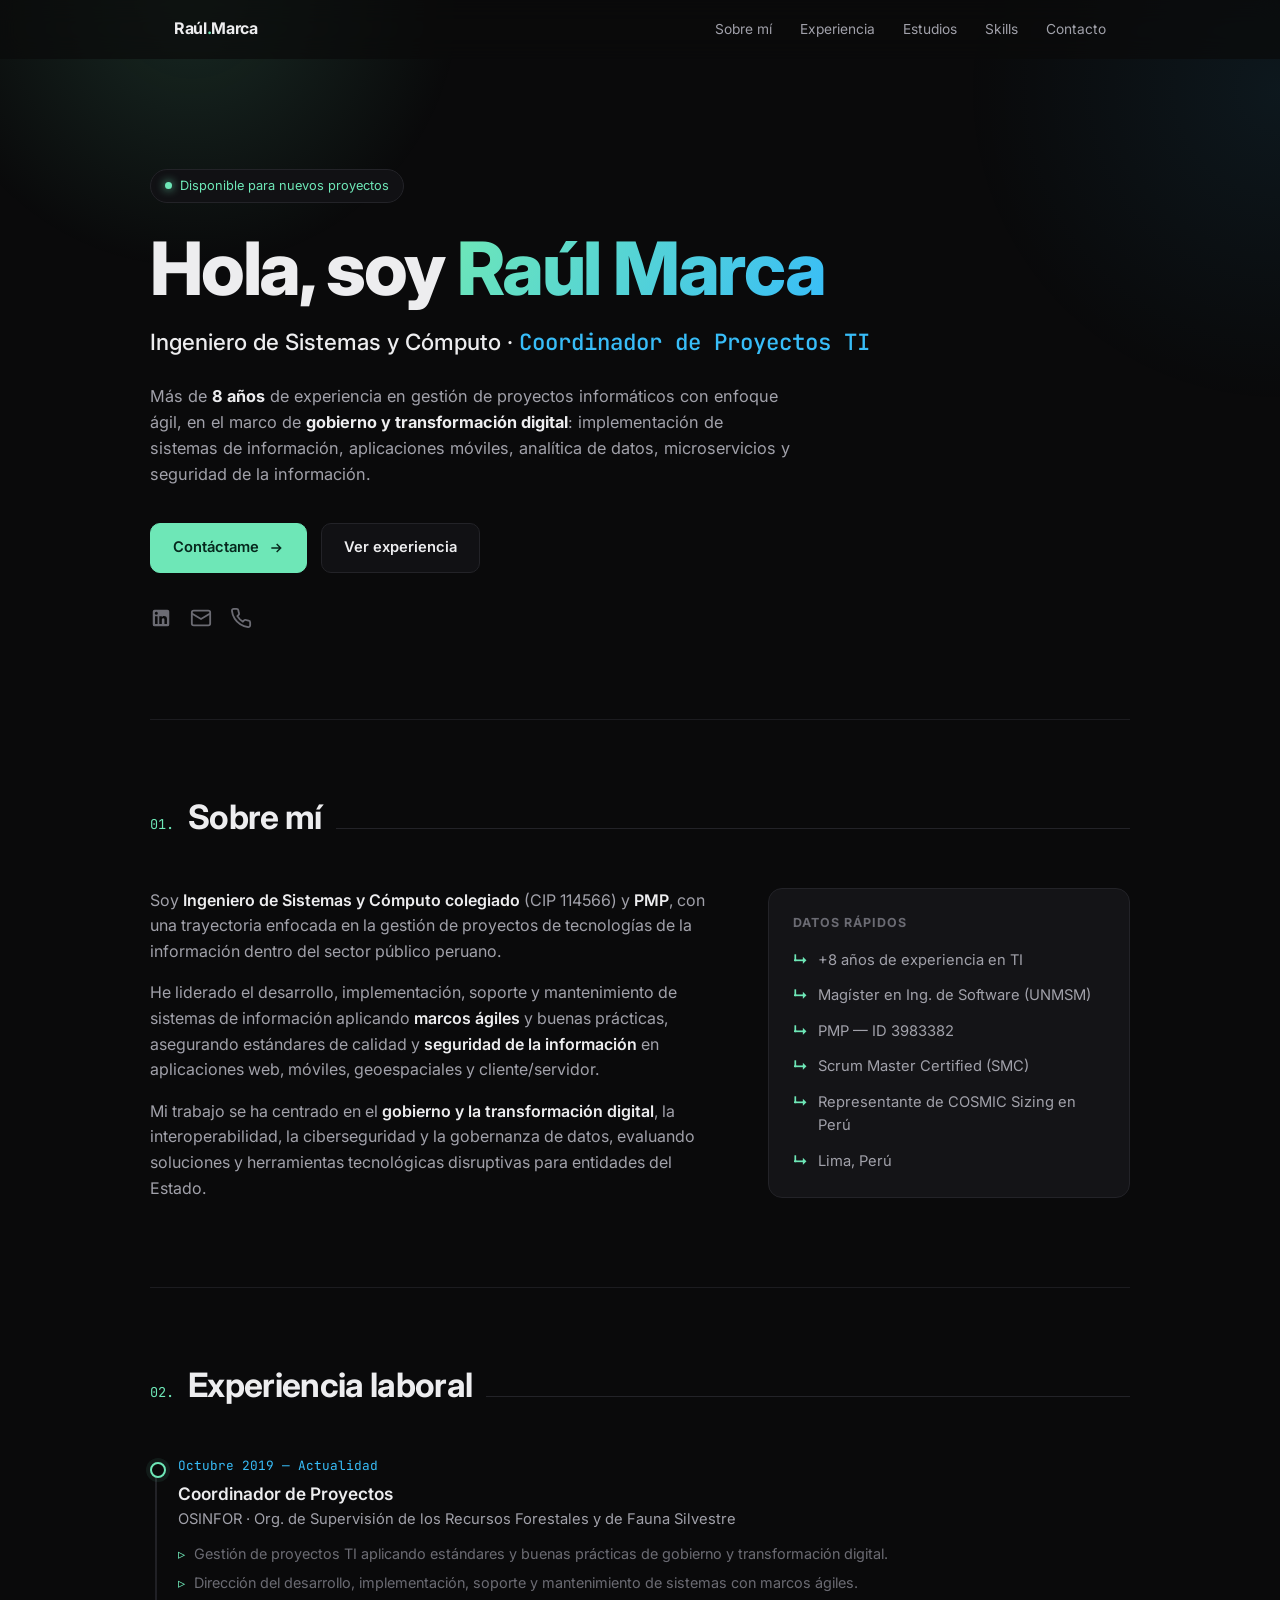
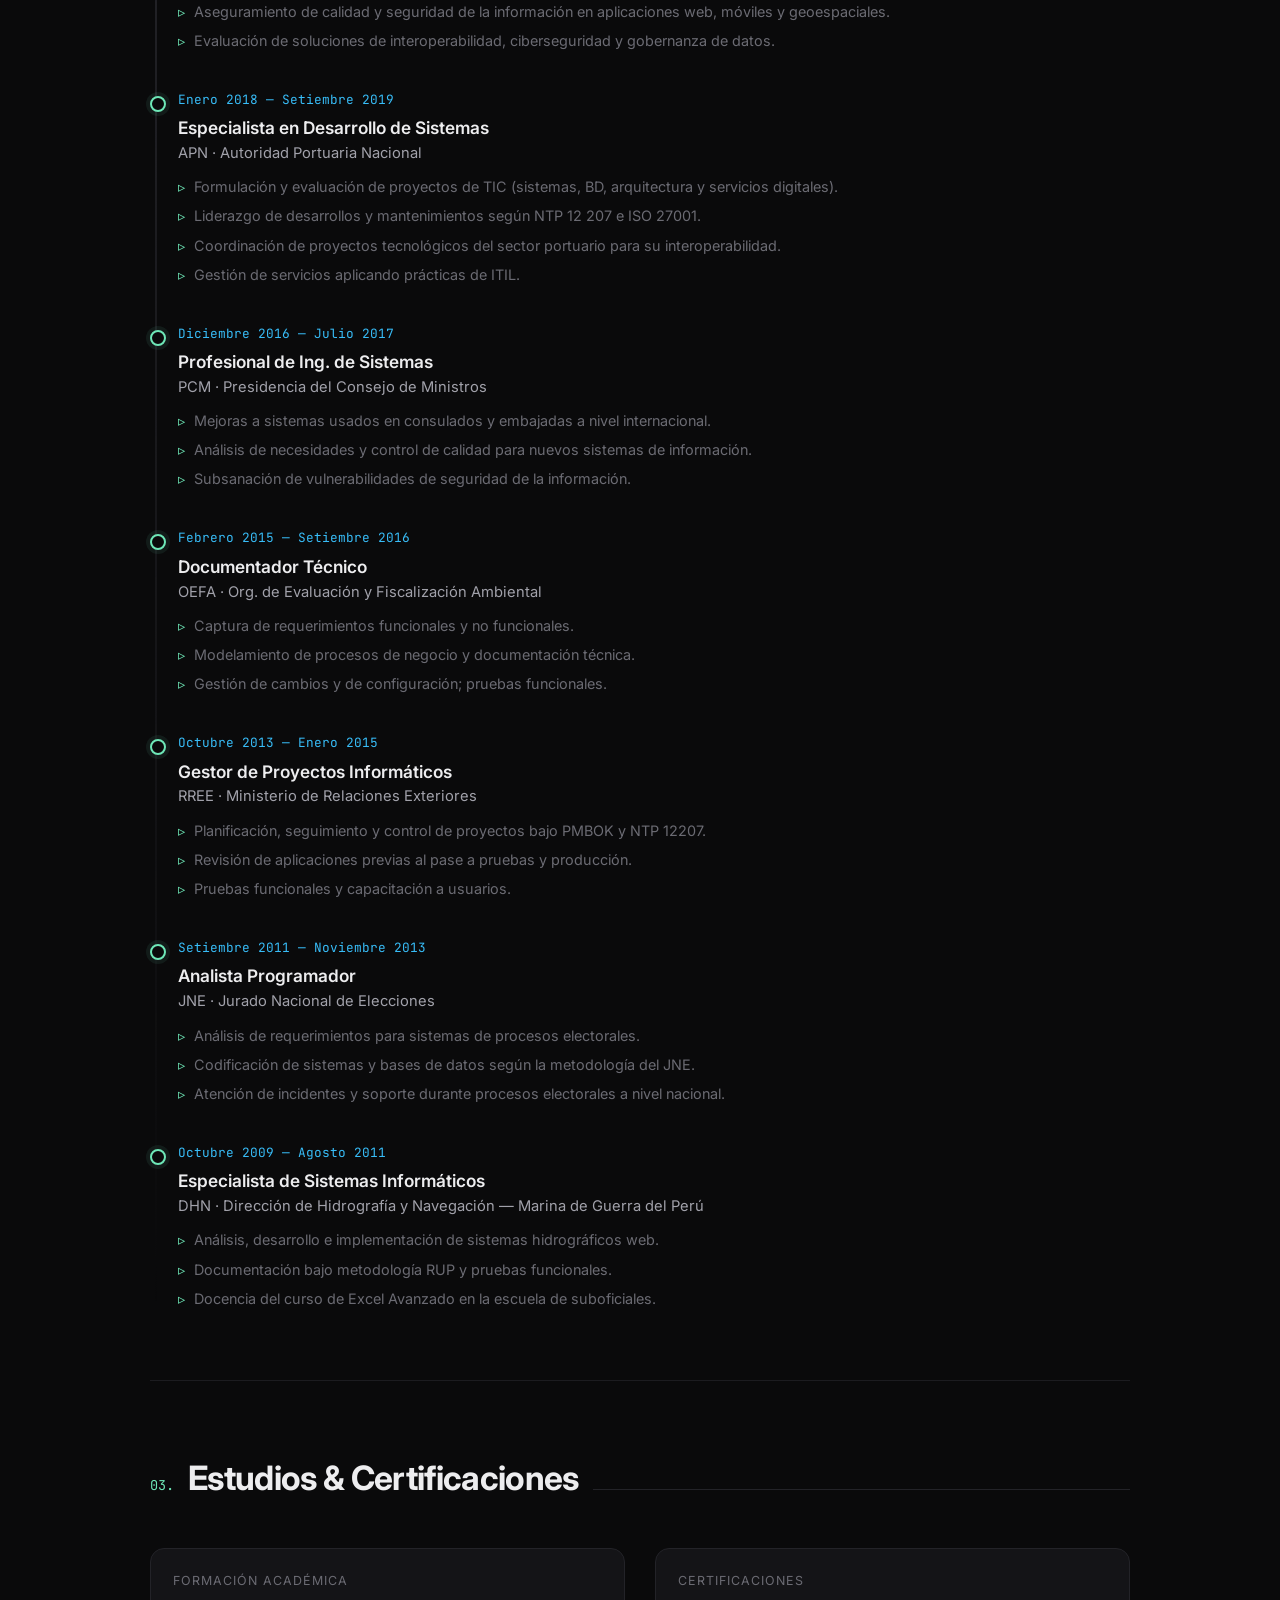
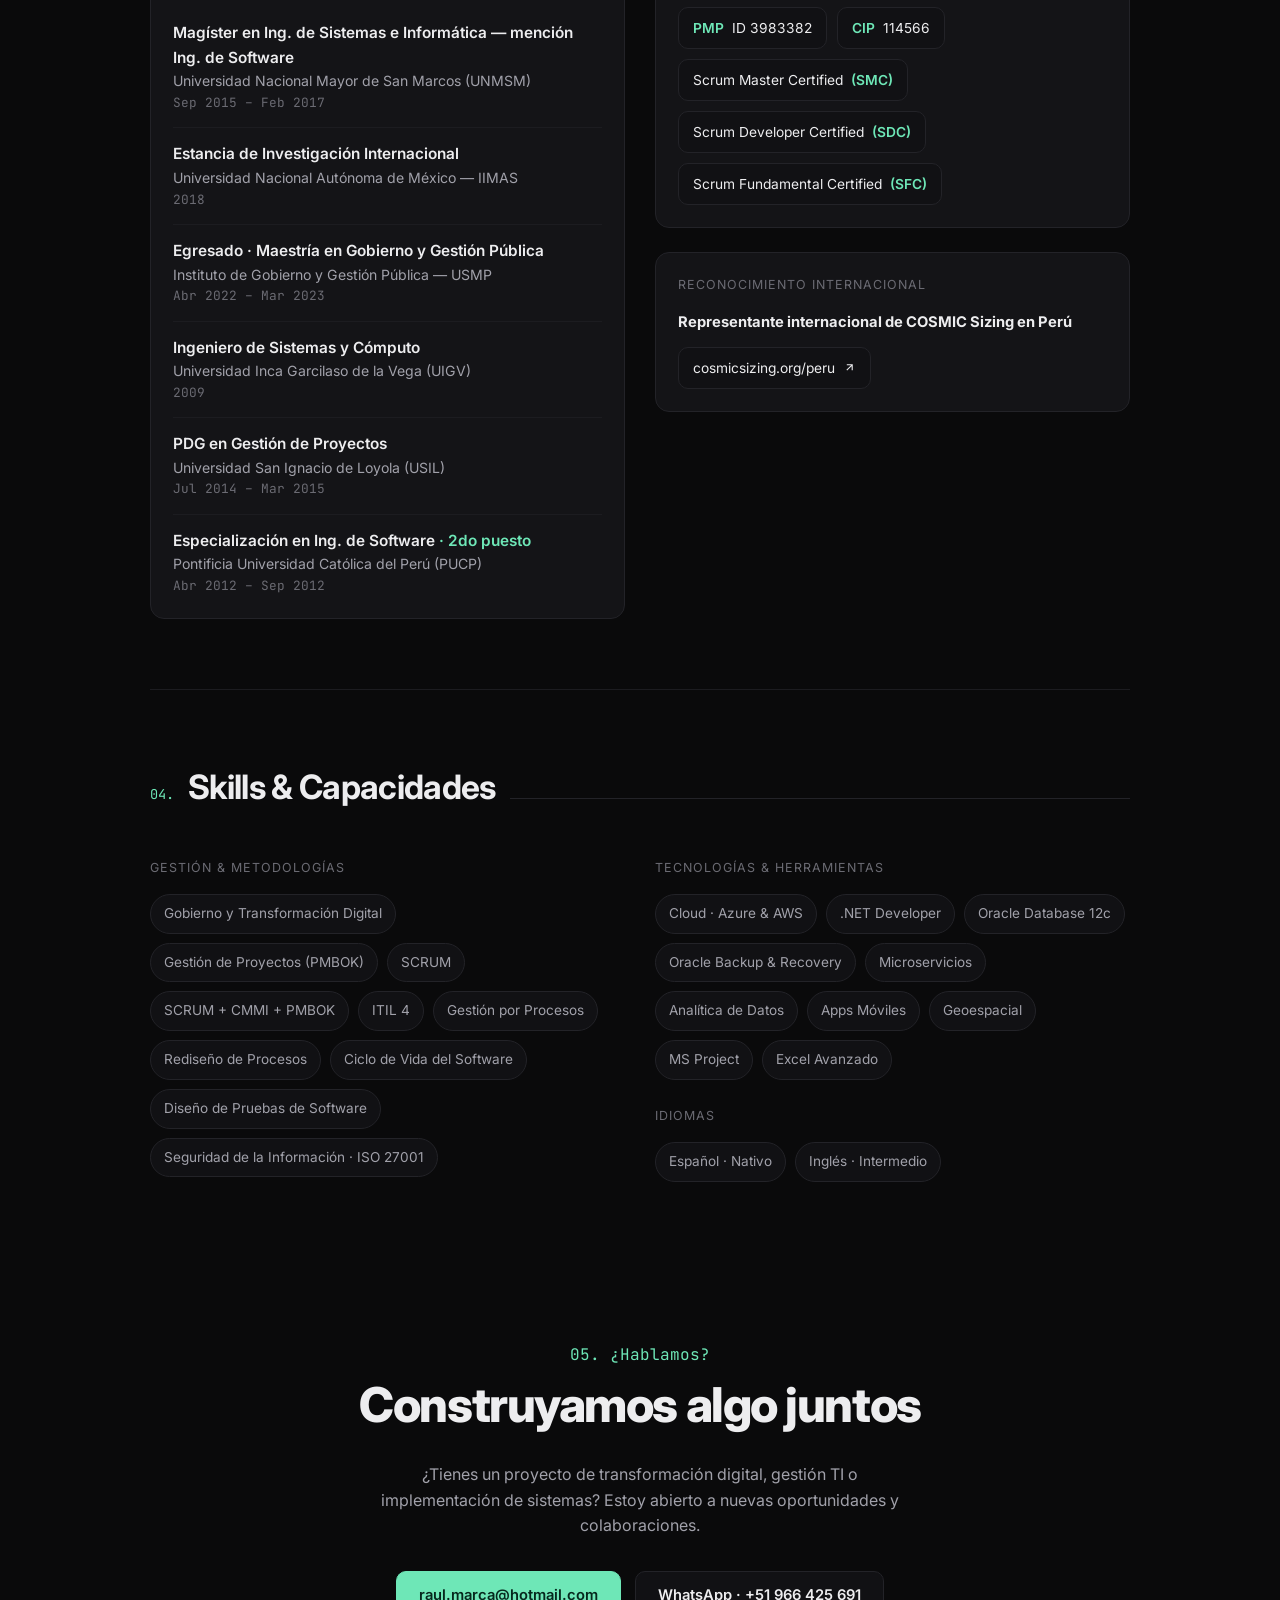
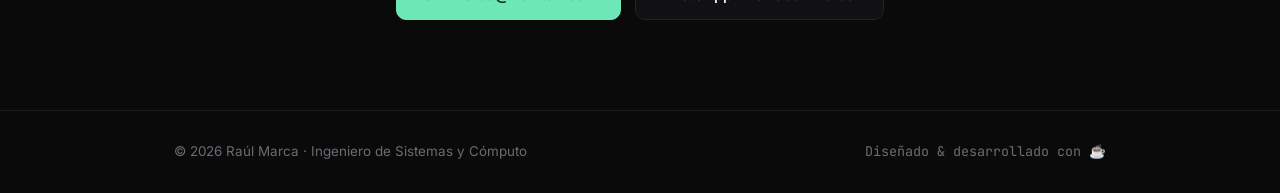
==== cvraul/index.html @ 536d8483 "feature/ add cv raul" ====
<!DOCTYPE html>
<html lang="es">
<head>
<meta charset="UTF-8" />
<meta name="viewport" content="width=device-width, initial-scale=1.0" />
<title>Raúl Marca — Ingeniero de Sistemas | Coordinador de Proyectos TI</title>
<meta name="description" content="Raúl Marca — Ingeniero de Sistemas y Cómputo (CIP 114566), PMP. +8 años en gestión de proyectos TI, gobierno y transformación digital." />
<meta name="author" content="Raúl Marca" />

<!-- Open Graph -->
<meta property="og:type" content="website" />
<meta property="og:title" content="Raúl Marca — Ingeniero de Sistemas | Coordinador de Proyectos TI" />
<meta property="og:description" content="+8 años en gestión de proyectos TI con enfoque ágil, gobierno y transformación digital." />

<link rel="preconnect" href="https://fonts.googleapis.com" />
<link rel="preconnect" href="https://fonts.gstatic.com" crossorigin />
<link href="https://fonts.googleapis.com/css2?family=Inter:wght@300;400;500;600;700;800&family=JetBrains+Mono:wght@400;500&display=swap" rel="stylesheet" />

<style>
  :root {
    --bg: #0a0a0b;
    --bg-soft: #111114;
    --bg-card: #141417;
    --border: #232328;
    --border-soft: #1c1c20;
    --text: #ededef;
    --text-dim: #a1a1aa;
    --text-faint: #6b6b73;
    --accent: #6ee7b7;          /* verde menta suave */
    --accent-2: #38bdf8;        /* cian */
    --accent-glow: rgba(110, 231, 183, 0.14);
    --radius: 14px;
    --max: 980px;
  }

  * { margin: 0; padding: 0; box-sizing: border-box; }

  html { scroll-behavior: smooth; scroll-padding-top: 90px; }

  body {
    background: var(--bg);
    color: var(--text);
    font-family: 'Inter', system-ui, -apple-system, sans-serif;
    line-height: 1.6;
    -webkit-font-smoothing: antialiased;
    overflow-x: hidden;
  }

  /* Fondo decorativo */
  body::before {
    content: "";
    position: fixed;
    inset: 0;
    background:
      radial-gradient(600px circle at 15% 0%, var(--accent-glow), transparent 45%),
      radial-gradient(700px circle at 100% 10%, rgba(56,189,248,0.08), transparent 45%);
    pointer-events: none;
    z-index: 0;
  }

  .mono { font-family: 'JetBrains Mono', monospace; }

  a { color: inherit; text-decoration: none; }

  .wrap { max-width: var(--max); margin: 0 auto; padding: 0 24px; position: relative; z-index: 1; }

  /* ---------- NAV ---------- */
  header.nav {
    position: sticky;
    top: 0;
    z-index: 50;
    backdrop-filter: blur(12px);
    background: rgba(10,10,11,0.7);
    border-bottom: 1px solid transparent;
    transition: border-color .3s ease, background .3s ease;
  }
  header.nav.scrolled { border-bottom-color: var(--border-soft); }
  .nav-inner {
    max-width: var(--max);
    margin: 0 auto;
    padding: 16px 24px;
    display: flex;
    align-items: center;
    justify-content: space-between;
  }
  .brand { font-weight: 700; letter-spacing: -0.02em; font-size: 1rem; }
  .brand span { color: var(--accent); }
  .nav-links { display: flex; gap: 28px; }
  .nav-links a {
    font-size: 0.86rem;
    color: var(--text-dim);
    transition: color .2s ease;
    position: relative;
  }
  .nav-links a:hover, .nav-links a.active { color: var(--text); }
  .nav-links a.active::after {
    content: "";
    position: absolute;
    left: 0; bottom: -6px;
    width: 100%; height: 2px;
    background: var(--accent);
    border-radius: 2px;
  }
  .nav-toggle { display: none; background: none; border: 0; color: var(--text); cursor: pointer; font-size: 1.4rem; }

  /* ---------- HERO ---------- */
  .hero { padding: 110px 0 90px; }
  .hero .tag {
    display: inline-flex; align-items: center; gap: 8px;
    font-size: 0.8rem; color: var(--accent);
    border: 1px solid var(--border);
    background: var(--bg-soft);
    padding: 6px 14px; border-radius: 999px;
    margin-bottom: 28px;
  }
  .hero .tag .dot {
    width: 7px; height: 7px; border-radius: 50%; background: var(--accent);
    box-shadow: 0 0 10px var(--accent);
    animation: pulse 2s infinite;
  }
  @keyframes pulse { 0%,100%{opacity:1} 50%{opacity:.4} }

  .hero h1 {
    font-size: clamp(2.6rem, 7vw, 4.6rem);
    font-weight: 800;
    letter-spacing: -0.03em;
    line-height: 1.02;
    margin-bottom: 18px;
  }
  .hero h1 .accent {
    background: linear-gradient(120deg, var(--accent), var(--accent-2));
    -webkit-background-clip: text; background-clip: text; color: transparent;
  }
  .hero .role {
    font-size: clamp(1.05rem, 2.4vw, 1.4rem);
    color: var(--text);
    font-weight: 500;
    margin-bottom: 22px;
  }
  .hero .role .mono { color: var(--accent-2); }
  .hero p.intro {
    color: var(--text-dim);
    max-width: 640px;
    font-size: 1.02rem;
    margin-bottom: 36px;
  }
  .cta-row { display: flex; flex-wrap: wrap; gap: 14px; align-items: center; }
  .btn {
    display: inline-flex; align-items: center; gap: 9px;
    padding: 12px 22px; border-radius: 10px;
    font-size: 0.92rem; font-weight: 600;
    transition: transform .15s ease, background .2s ease, border-color .2s ease, color .2s ease;
    border: 1px solid var(--border);
  }
  .btn:hover { transform: translateY(-2px); }
  .btn-primary { background: var(--accent); color: #06281d; border-color: var(--accent); }
  .btn-primary:hover { box-shadow: 0 8px 30px var(--accent-glow); }
  .btn-ghost { background: var(--bg-soft); color: var(--text); }
  .btn-ghost:hover { border-color: var(--text-faint); }

  .socials { display: flex; gap: 18px; margin-top: 34px; }
  .socials a {
    color: var(--text-faint);
    transition: color .2s ease, transform .2s ease;
    display: inline-flex;
  }
  .socials a:hover { color: var(--accent); transform: translateY(-2px); }

  /* ---------- SECTIONS ---------- */
  section.block { padding: 70px 0; border-top: 1px solid var(--border-soft); }
  .sec-head { display: flex; align-items: baseline; gap: 14px; margin-bottom: 44px; }
  .sec-head .num { font-size: 0.85rem; color: var(--accent); }
  .sec-head h2 {
    font-size: clamp(1.5rem, 4vw, 2.1rem);
    font-weight: 700; letter-spacing: -0.02em;
  }
  .sec-head .line { flex: 1; height: 1px; background: var(--border); }

  /* Sobre mí */
  .about-grid { display: grid; grid-template-columns: 1.6fr 1fr; gap: 40px; }
  .about-grid p { color: var(--text-dim); margin-bottom: 16px; }
  .about-grid p strong { color: var(--text); font-weight: 600; }
  .quick-facts {
    background: var(--bg-card);
    border: 1px solid var(--border);
    border-radius: var(--radius);
    padding: 24px;
    align-self: start;
  }
  .quick-facts h3 { font-size: 0.78rem; text-transform: uppercase; letter-spacing: 0.08em; color: var(--text-faint); margin-bottom: 16px; }
  .quick-facts ul { list-style: none; display: grid; gap: 12px; }
  .quick-facts li { display: flex; gap: 10px; font-size: 0.92rem; color: var(--text-dim); }
  .quick-facts li b { color: var(--accent); flex-shrink: 0; }

  /* Timeline */
  .timeline { position: relative; padding-left: 28px; }
  .timeline::before {
    content: ""; position: absolute; left: 5px; top: 6px; bottom: 6px;
    width: 2px; background: linear-gradient(var(--border), transparent);
  }
  .tl-item { position: relative; padding-bottom: 38px; }
  .tl-item:last-child { padding-bottom: 0; }
  .tl-item::before {
    content: ""; position: absolute; left: -28px; top: 6px;
    width: 12px; height: 12px; border-radius: 50%;
    background: var(--bg); border: 2px solid var(--accent);
    box-shadow: 0 0 0 4px rgba(110,231,183,0.08);
  }
  .tl-date { font-size: 0.8rem; color: var(--accent-2); margin-bottom: 4px; }
  .tl-role { font-size: 1.08rem; font-weight: 600; }
  .tl-org { color: var(--text-dim); font-size: 0.92rem; margin-bottom: 10px; }
  .tl-item ul { list-style: none; display: grid; gap: 6px; }
  .tl-item ul li { color: var(--text-faint); font-size: 0.9rem; padding-left: 16px; position: relative; }
  .tl-item ul li::before { content: "▹"; position: absolute; left: 0; color: var(--accent); }

  /* Estudios + Certificaciones */
  .two-col { display: grid; grid-template-columns: 1fr 1fr; gap: 30px; }
  .card {
    background: var(--bg-card);
    border: 1px solid var(--border);
    border-radius: var(--radius);
    padding: 22px;
    transition: border-color .25s ease, transform .25s ease;
  }
  .card:hover { border-color: var(--text-faint); transform: translateY(-3px); }
  .edu-item { padding: 14px 0; border-bottom: 1px solid var(--border-soft); }
  .edu-item:last-child { border-bottom: 0; padding-bottom: 0; }
  .edu-item:first-child { padding-top: 0; }
  .edu-title { font-weight: 600; font-size: 0.96rem; }
  .edu-school { color: var(--text-dim); font-size: 0.88rem; }
  .edu-date { color: var(--text-faint); font-size: 0.8rem; }
  .col-title { font-size: 0.78rem; text-transform: uppercase; letter-spacing: 0.08em; color: var(--text-faint); margin-bottom: 16px; }

  .badges { display: flex; flex-wrap: wrap; gap: 10px; }
  .badge {
    display: inline-flex; align-items: center; gap: 8px;
    background: var(--bg-soft);
    border: 1px solid var(--border);
    color: var(--text);
    padding: 9px 14px; border-radius: 10px;
    font-size: 0.86rem;
  }
  .badge b { color: var(--accent); font-weight: 600; }

  /* Skills */
  .skills-grid { display: grid; grid-template-columns: 1fr 1fr; gap: 30px; }
  .tags { display: flex; flex-wrap: wrap; gap: 9px; }
  .tag-pill {
    font-size: 0.85rem; color: var(--text-dim);
    background: var(--bg-soft); border: 1px solid var(--border);
    padding: 8px 13px; border-radius: 999px;
    transition: color .2s ease, border-color .2s ease;
  }
  .tag-pill:hover { color: var(--accent); border-color: var(--accent); }

  /* Contacto */
  .contact { text-align: center; padding: 90px 0; }
  .contact h2 { font-size: clamp(2rem, 6vw, 3rem); font-weight: 800; letter-spacing: -0.03em; margin-bottom: 18px; }
  .contact p { color: var(--text-dim); max-width: 520px; margin: 0 auto 32px; }
  .contact .accent { color: var(--accent); }

  footer { border-top: 1px solid var(--border-soft); padding: 30px 0; }
  .foot-inner { display: flex; justify-content: space-between; align-items: center; flex-wrap: wrap; gap: 12px; }
  footer p { color: var(--text-faint); font-size: 0.84rem; }

  /* Reveal animation */
  .reveal { opacity: 0; transform: translateY(24px); transition: opacity .7s ease, transform .7s ease; }
  .reveal.show { opacity: 1; transform: none; }

  /* ---------- RESPONSIVE ---------- */
  @media (max-width: 820px) {
    .about-grid, .two-col, .skills-grid { grid-template-columns: 1fr; }
  }
  @media (max-width: 640px) {
    .nav-links { display: none; }
    .nav-toggle { display: block; }
    .nav-links.open {
      display: flex; flex-direction: column; gap: 18px;
      position: absolute; top: 100%; left: 0; right: 0;
      background: var(--bg-soft); border-bottom: 1px solid var(--border);
      padding: 20px 24px;
    }
    .hero { padding: 70px 0 60px; }
    section.block { padding: 55px 0; }
  }
  @media (prefers-reduced-motion: reduce) {
    .reveal { transition: none; opacity: 1; transform: none; }
    html { scroll-behavior: auto; }
  }
</style>
</head>
<body>

<!-- ================= NAV ================= -->
<header class="nav" id="nav">
  <div class="nav-inner">
    <a href="#inicio" class="brand">Raúl<span>.</span>Marca</a>
    <nav class="nav-links" id="navLinks">
      <a href="#sobre-mi">Sobre mí</a>
      <a href="#experiencia">Experiencia</a>
      <a href="#estudios">Estudios</a>
      <a href="#skills">Skills</a>
      <a href="#contacto">Contacto</a>
    </nav>
    <button class="nav-toggle" id="navToggle" aria-label="Menú">☰</button>
  </div>
</header>

<main>
  <!-- ================= HERO ================= -->
  <section class="hero wrap" id="inicio">
    <span class="tag reveal"><span class="dot"></span> Disponible para nuevos proyectos</span>
    <h1 class="reveal">Hola, soy <span class="accent">Raúl Marca</span></h1>
    <p class="role reveal">Ingeniero de Sistemas y Cómputo · <span class="mono">Coordinador de Proyectos TI</span></p>
    <p class="intro reveal">
      Más de <strong style="color:var(--text)">8 años</strong> de experiencia en gestión de proyectos
      informáticos con enfoque ágil, en el marco de <strong style="color:var(--text)">gobierno y transformación digital</strong>:
      implementación de sistemas de información, aplicaciones móviles, analítica de datos,
      microservicios y seguridad de la información.
    </p>
    <div class="cta-row reveal">
      <a href="#contacto" class="btn btn-primary">
        Contáctame
        <svg width="16" height="16" viewBox="0 0 24 24" fill="none" stroke="currentColor" stroke-width="2.2"><path d="M5 12h14M13 6l6 6-6 6"/></svg>
      </a>
      <a href="#experiencia" class="btn btn-ghost">Ver experiencia</a>
    </div>
    <div class="socials reveal">
      <a href="https://www.linkedin.com/in/raul-marca/" target="_blank" rel="noopener" aria-label="LinkedIn">
        <svg width="22" height="22" viewBox="0 0 24 24" fill="currentColor"><path d="M19 3a2 2 0 0 1 2 2v14a2 2 0 0 1-2 2H5a2 2 0 0 1-2-2V5a2 2 0 0 1 2-2h14zm-.5 15.5v-5.3a3.26 3.26 0 0 0-3.26-3.26c-.85 0-1.84.52-2.32 1.3v-1.11h-2.79v8.37h2.79v-4.93c0-.77.62-1.4 1.39-1.4a1.4 1.4 0 0 1 1.4 1.4v4.93h2.79zM6.88 8.56a1.68 1.68 0 0 0 1.68-1.68c0-.93-.75-1.69-1.68-1.69a1.69 1.69 0 0 0-1.69 1.69c0 .93.76 1.68 1.69 1.68zm1.39 9.94v-8.37H5.5v8.37h2.77z"/></svg>
      </a>
      <a href="mailto:raul.marca@hotmail.com" aria-label="Email">
        <svg width="22" height="22" viewBox="0 0 24 24" fill="none" stroke="currentColor" stroke-width="2"><rect x="2" y="4" width="20" height="16" rx="2"/><path d="m22 7-10 6L2 7"/></svg>
      </a>
      <a href="tel:+51966425691" aria-label="Teléfono">
        <svg width="22" height="22" viewBox="0 0 24 24" fill="none" stroke="currentColor" stroke-width="2"><path d="M22 16.92v3a2 2 0 0 1-2.18 2 19.79 19.79 0 0 1-8.63-3.07 19.5 19.5 0 0 1-6-6 19.79 19.79 0 0 1-3.07-8.67A2 2 0 0 1 4.11 2h3a2 2 0 0 1 2 1.72c.13.96.36 1.9.7 2.81a2 2 0 0 1-.45 2.11L8.09 9.91a16 16 0 0 0 6 6l1.27-1.27a2 2 0 0 1 2.11-.45c.91.34 1.85.57 2.81.7A2 2 0 0 1 22 16.92z"/></svg>
      </a>
    </div>
  </section>

  <!-- ================= SOBRE MÍ ================= -->
  <section class="block wrap" id="sobre-mi">
    <div class="sec-head reveal">
      <span class="num mono">01.</span><h2>Sobre mí</h2><span class="line"></span>
    </div>
    <div class="about-grid">
      <div class="reveal">
        <p>
          Soy <strong>Ingeniero de Sistemas y Cómputo colegiado</strong> (CIP 114566) y
          <strong>PMP</strong>, con una trayectoria enfocada en la gestión de proyectos de
          tecnologías de la información dentro del sector público peruano.
        </p>
        <p>
          He liderado el desarrollo, implementación, soporte y mantenimiento de sistemas de
          información aplicando <strong>marcos ágiles</strong> y buenas prácticas, asegurando
          estándares de calidad y <strong>seguridad de la información</strong> en aplicaciones
          web, móviles, geoespaciales y cliente/servidor.
        </p>
        <p>
          Mi trabajo se ha centrado en el <strong>gobierno y la transformación digital</strong>,
          la interoperabilidad, la ciberseguridad y la gobernanza de datos, evaluando soluciones
          y herramientas tecnológicas disruptivas para entidades del Estado.
        </p>
      </div>
      <aside class="quick-facts reveal">
        <h3>Datos rápidos</h3>
        <ul>
          <li><b>↳</b> +8 años de experiencia en TI</li>
          <li><b>↳</b> Magíster en Ing. de Software (UNMSM)</li>
          <li><b>↳</b> PMP — ID 3983382</li>
          <li><b>↳</b> Scrum Master Certified (SMC)</li>
          <li><b>↳</b> Representante de COSMIC Sizing en Perú</li>
          <li><b>↳</b> Lima, Perú</li>
        </ul>
      </aside>
    </div>
  </section>

  <!-- ================= EXPERIENCIA ================= -->
  <section class="block wrap" id="experiencia">
    <div class="sec-head reveal">
      <span class="num mono">02.</span><h2>Experiencia laboral</h2><span class="line"></span>
    </div>
    <div class="timeline">

      <div class="tl-item reveal">
        <div class="tl-date mono">Octubre 2019 — Actualidad</div>
        <div class="tl-role">Coordinador de Proyectos</div>
        <div class="tl-org">OSINFOR · Org. de Supervisión de los Recursos Forestales y de Fauna Silvestre</div>
        <ul>
          <li>Gestión de proyectos TI aplicando estándares y buenas prácticas de gobierno y transformación digital.</li>
          <li>Dirección del desarrollo, implementación, soporte y mantenimiento de sistemas con marcos ágiles.</li>
          <li>Aseguramiento de calidad y seguridad de la información en aplicaciones web, móviles y geoespaciales.</li>
          <li>Evaluación de soluciones de interoperabilidad, ciberseguridad y gobernanza de datos.</li>
        </ul>
      </div>

      <div class="tl-item reveal">
        <div class="tl-date mono">Enero 2018 — Setiembre 2019</div>
        <div class="tl-role">Especialista en Desarrollo de Sistemas</div>
        <div class="tl-org">APN · Autoridad Portuaria Nacional</div>
        <ul>
          <li>Formulación y evaluación de proyectos de TIC (sistemas, BD, arquitectura y servicios digitales).</li>
          <li>Liderazgo de desarrollos y mantenimientos según NTP 12 207 e ISO 27001.</li>
          <li>Coordinación de proyectos tecnológicos del sector portuario para su interoperabilidad.</li>
          <li>Gestión de servicios aplicando prácticas de ITIL.</li>
        </ul>
      </div>

      <div class="tl-item reveal">
        <div class="tl-date mono">Diciembre 2016 — Julio 2017</div>
        <div class="tl-role">Profesional de Ing. de Sistemas</div>
        <div class="tl-org">PCM · Presidencia del Consejo de Ministros</div>
        <ul>
          <li>Mejoras a sistemas usados en consulados y embajadas a nivel internacional.</li>
          <li>Análisis de necesidades y control de calidad para nuevos sistemas de información.</li>
          <li>Subsanación de vulnerabilidades de seguridad de la información.</li>
        </ul>
      </div>

      <div class="tl-item reveal">
        <div class="tl-date mono">Febrero 2015 — Setiembre 2016</div>
        <div class="tl-role">Documentador Técnico</div>
        <div class="tl-org">OEFA · Org. de Evaluación y Fiscalización Ambiental</div>
        <ul>
          <li>Captura de requerimientos funcionales y no funcionales.</li>
          <li>Modelamiento de procesos de negocio y documentación técnica.</li>
          <li>Gestión de cambios y de configuración; pruebas funcionales.</li>
        </ul>
      </div>

      <div class="tl-item reveal">
        <div class="tl-date mono">Octubre 2013 — Enero 2015</div>
        <div class="tl-role">Gestor de Proyectos Informáticos</div>
        <div class="tl-org">RREE · Ministerio de Relaciones Exteriores</div>
        <ul>
          <li>Planificación, seguimiento y control de proyectos bajo PMBOK y NTP 12207.</li>
          <li>Revisión de aplicaciones previas al pase a pruebas y producción.</li>
          <li>Pruebas funcionales y capacitación a usuarios.</li>
        </ul>
      </div>

      <div class="tl-item reveal">
        <div class="tl-date mono">Setiembre 2011 — Noviembre 2013</div>
        <div class="tl-role">Analista Programador</div>
        <div class="tl-org">JNE · Jurado Nacional de Elecciones</div>
        <ul>
          <li>Análisis de requerimientos para sistemas de procesos electorales.</li>
          <li>Codificación de sistemas y bases de datos según la metodología del JNE.</li>
          <li>Atención de incidentes y soporte durante procesos electorales a nivel nacional.</li>
        </ul>
      </div>

      <div class="tl-item reveal">
        <div class="tl-date mono">Octubre 2009 — Agosto 2011</div>
        <div class="tl-role">Especialista de Sistemas Informáticos</div>
        <div class="tl-org">DHN · Dirección de Hidrografía y Navegación — Marina de Guerra del Perú</div>
        <ul>
          <li>Análisis, desarrollo e implementación de sistemas hidrográficos web.</li>
          <li>Documentación bajo metodología RUP y pruebas funcionales.</li>
          <li>Docencia del curso de Excel Avanzado en la escuela de suboficiales.</li>
        </ul>
      </div>

    </div>
  </section>

  <!-- ================= ESTUDIOS + CERTIFICACIONES ================= -->
  <section class="block wrap" id="estudios">
    <div class="sec-head reveal">
      <span class="num mono">03.</span><h2>Estudios &amp; Certificaciones</h2><span class="line"></span>
    </div>
    <div class="two-col">
      <div class="card reveal">
        <div class="col-title">Formación académica</div>
        <div class="edu-item">
          <div class="edu-title">Magíster en Ing. de Sistemas e Informática — mención Ing. de Software</div>
          <div class="edu-school">Universidad Nacional Mayor de San Marcos (UNMSM)</div>
          <div class="edu-date mono">Sep 2015 – Feb 2017</div>
        </div>
        <div class="edu-item">
          <div class="edu-title">Estancia de Investigación Internacional</div>
          <div class="edu-school">Universidad Nacional Autónoma de México — IIMAS</div>
          <div class="edu-date mono">2018</div>
        </div>
        <div class="edu-item">
          <div class="edu-title">Egresado · Maestría en Gobierno y Gestión Pública</div>
          <div class="edu-school">Instituto de Gobierno y Gestión Pública — USMP</div>
          <div class="edu-date mono">Abr 2022 – Mar 2023</div>
        </div>
        <div class="edu-item">
          <div class="edu-title">Ingeniero de Sistemas y Cómputo</div>
          <div class="edu-school">Universidad Inca Garcilaso de la Vega (UIGV)</div>
          <div class="edu-date mono">2009</div>
        </div>
        <div class="edu-item">
          <div class="edu-title">PDG en Gestión de Proyectos</div>
          <div class="edu-school">Universidad San Ignacio de Loyola (USIL)</div>
          <div class="edu-date mono">Jul 2014 – Mar 2015</div>
        </div>
        <div class="edu-item">
          <div class="edu-title">Especialización en Ing. de Software <span style="color:var(--accent)">· 2do puesto</span></div>
          <div class="edu-school">Pontificia Universidad Católica del Perú (PUCP)</div>
          <div class="edu-date mono">Abr 2012 – Sep 2012</div>
        </div>
      </div>

      <div class="reveal">
        <div class="card" style="margin-bottom:24px">
          <div class="col-title">Certificaciones</div>
          <div class="badges">
            <span class="badge"><b>PMP</b> ID 3983382</span>
            <span class="badge"><b>CIP</b> 114566</span>
            <span class="badge">Scrum Master Certified <b>(SMC)</b></span>
            <span class="badge">Scrum Developer Certified <b>(SDC)</b></span>
            <span class="badge">Scrum Fundamental Certified <b>(SFC)</b></span>
          </div>
        </div>
        <div class="card">
          <div class="col-title">Reconocimiento internacional</div>
          <p style="color:var(--text-dim); font-size:0.92rem; margin-bottom:12px">
            <strong style="color:var(--text)">Representante internacional de COSMIC Sizing en Perú</strong>
          </p>
          <a href="https://cosmicsizing.org/organization/local/peru/" target="_blank" rel="noopener" class="badge" style="cursor:pointer">
            cosmicsizing.org/peru
            <svg width="13" height="13" viewBox="0 0 24 24" fill="none" stroke="currentColor" stroke-width="2"><path d="M7 17 17 7M7 7h10v10"/></svg>
          </a>
        </div>
      </div>
    </div>
  </section>

  <!-- ================= SKILLS ================= -->
  <section class="block wrap" id="skills">
    <div class="sec-head reveal">
      <span class="num mono">04.</span><h2>Skills &amp; Capacidades</h2><span class="line"></span>
    </div>
    <div class="skills-grid">
      <div class="reveal">
        <div class="col-title">Gestión &amp; Metodologías</div>
        <div class="tags">
          <span class="tag-pill">Gobierno y Transformación Digital</span>
          <span class="tag-pill">Gestión de Proyectos (PMBOK)</span>
          <span class="tag-pill">SCRUM</span>
          <span class="tag-pill">SCRUM + CMMI + PMBOK</span>
          <span class="tag-pill">ITIL 4</span>
          <span class="tag-pill">Gestión por Procesos</span>
          <span class="tag-pill">Rediseño de Procesos</span>
          <span class="tag-pill">Ciclo de Vida del Software</span>
          <span class="tag-pill">Diseño de Pruebas de Software</span>
          <span class="tag-pill">Seguridad de la Información · ISO 27001</span>
        </div>
      </div>
      <div class="reveal">
        <div class="col-title">Tecnologías &amp; Herramientas</div>
        <div class="tags">
          <span class="tag-pill">Cloud · Azure &amp; AWS</span>
          <span class="tag-pill">.NET Developer</span>
          <span class="tag-pill">Oracle Database 12c</span>
          <span class="tag-pill">Oracle Backup &amp; Recovery</span>
          <span class="tag-pill">Microservicios</span>
          <span class="tag-pill">Analítica de Datos</span>
          <span class="tag-pill">Apps Móviles</span>
          <span class="tag-pill">Geoespacial</span>
          <span class="tag-pill">MS Project</span>
          <span class="tag-pill">Excel Avanzado</span>
        </div>
        <div class="col-title" style="margin-top:26px">Idiomas</div>
        <div class="tags">
          <span class="tag-pill">Español · Nativo</span>
          <span class="tag-pill">Inglés · Intermedio</span>
        </div>
      </div>
    </div>
  </section>

  <!-- ================= CONTACTO ================= -->
  <section class="contact wrap" id="contacto">
    <div class="reveal">
      <span class="num mono accent">05. ¿Hablamos?</span>
      <h2>Construyamos algo juntos</h2>
      <p>
        ¿Tienes un proyecto de transformación digital, gestión TI o implementación de sistemas?
        Estoy abierto a nuevas oportunidades y colaboraciones.
      </p>
      <div class="cta-row" style="justify-content:center">
        <a href="mailto:raul.marca@hotmail.com" class="btn btn-primary">
          raul.marca@hotmail.com
        </a>
        <a href="https://wa.me/51966425691" target="_blank" rel="noopener" class="btn btn-ghost">
          WhatsApp · +51 966 425 691
        </a>
      </div>
    </div>
  </section>
</main>

<footer>
  <div class="wrap foot-inner">
    <p>© <span id="year"></span> Raúl Marca · Ingeniero de Sistemas y Cómputo</p>
    <p class="mono">Diseñado &amp; desarrollado con ☕</p>
  </div>
</footer>

<script>
  // Año dinámico
  document.getElementById('year').textContent = new Date().getFullYear();

  // Nav: borde al hacer scroll
  const nav = document.getElementById('nav');
  const onScroll = () => nav.classList.toggle('scrolled', window.scrollY > 10);
  window.addEventListener('scroll', onScroll, { passive: true });
  onScroll();

  // Menú móvil
  const toggle = document.getElementById('navToggle');
  const links = document.getElementById('navLinks');
  toggle.addEventListener('click', () => links.classList.toggle('open'));
  links.querySelectorAll('a').forEach(a => a.addEventListener('click', () => links.classList.remove('open')));

  // Reveal al hacer scroll
  const io = new IntersectionObserver((entries) => {
    entries.forEach(e => { if (e.isIntersecting) { e.target.classList.add('show'); io.unobserve(e.target); } });
  }, { threshold: 0.12 });
  document.querySelectorAll('.reveal').forEach(el => io.observe(el));

  // Nav activo según sección visible
  const sections = [...document.querySelectorAll('main section[id]')];
  const navAnchors = [...document.querySelectorAll('.nav-links a')];
  const spy = new IntersectionObserver((entries) => {
    entries.forEach(e => {
      if (e.isIntersecting) {
        const id = e.target.id;
        navAnchors.forEach(a => a.classList.toggle('active', a.getAttribute('href') === '#' + id));
      }
    });
  }, { rootMargin: '-45% 0px -50% 0px' });
  sections.forEach(s => spy.observe(s));
</script>
</body>
</html>
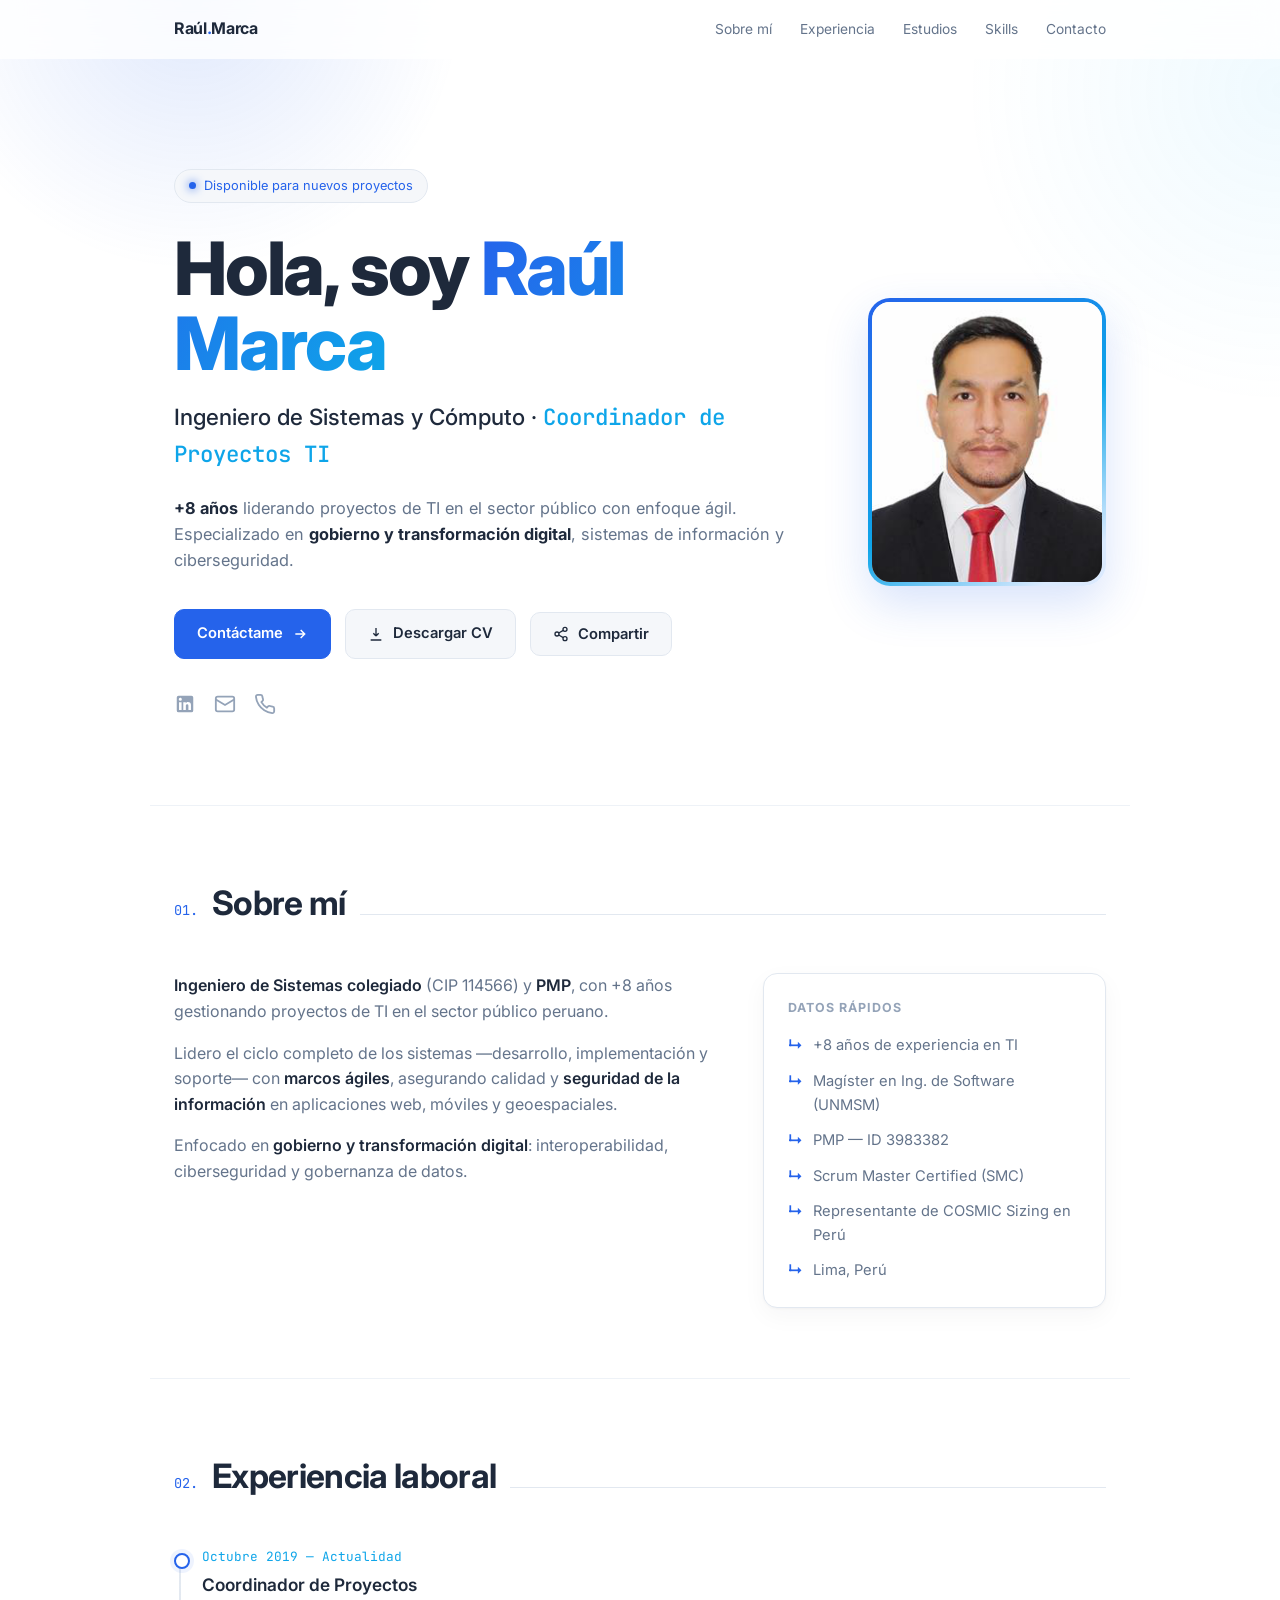
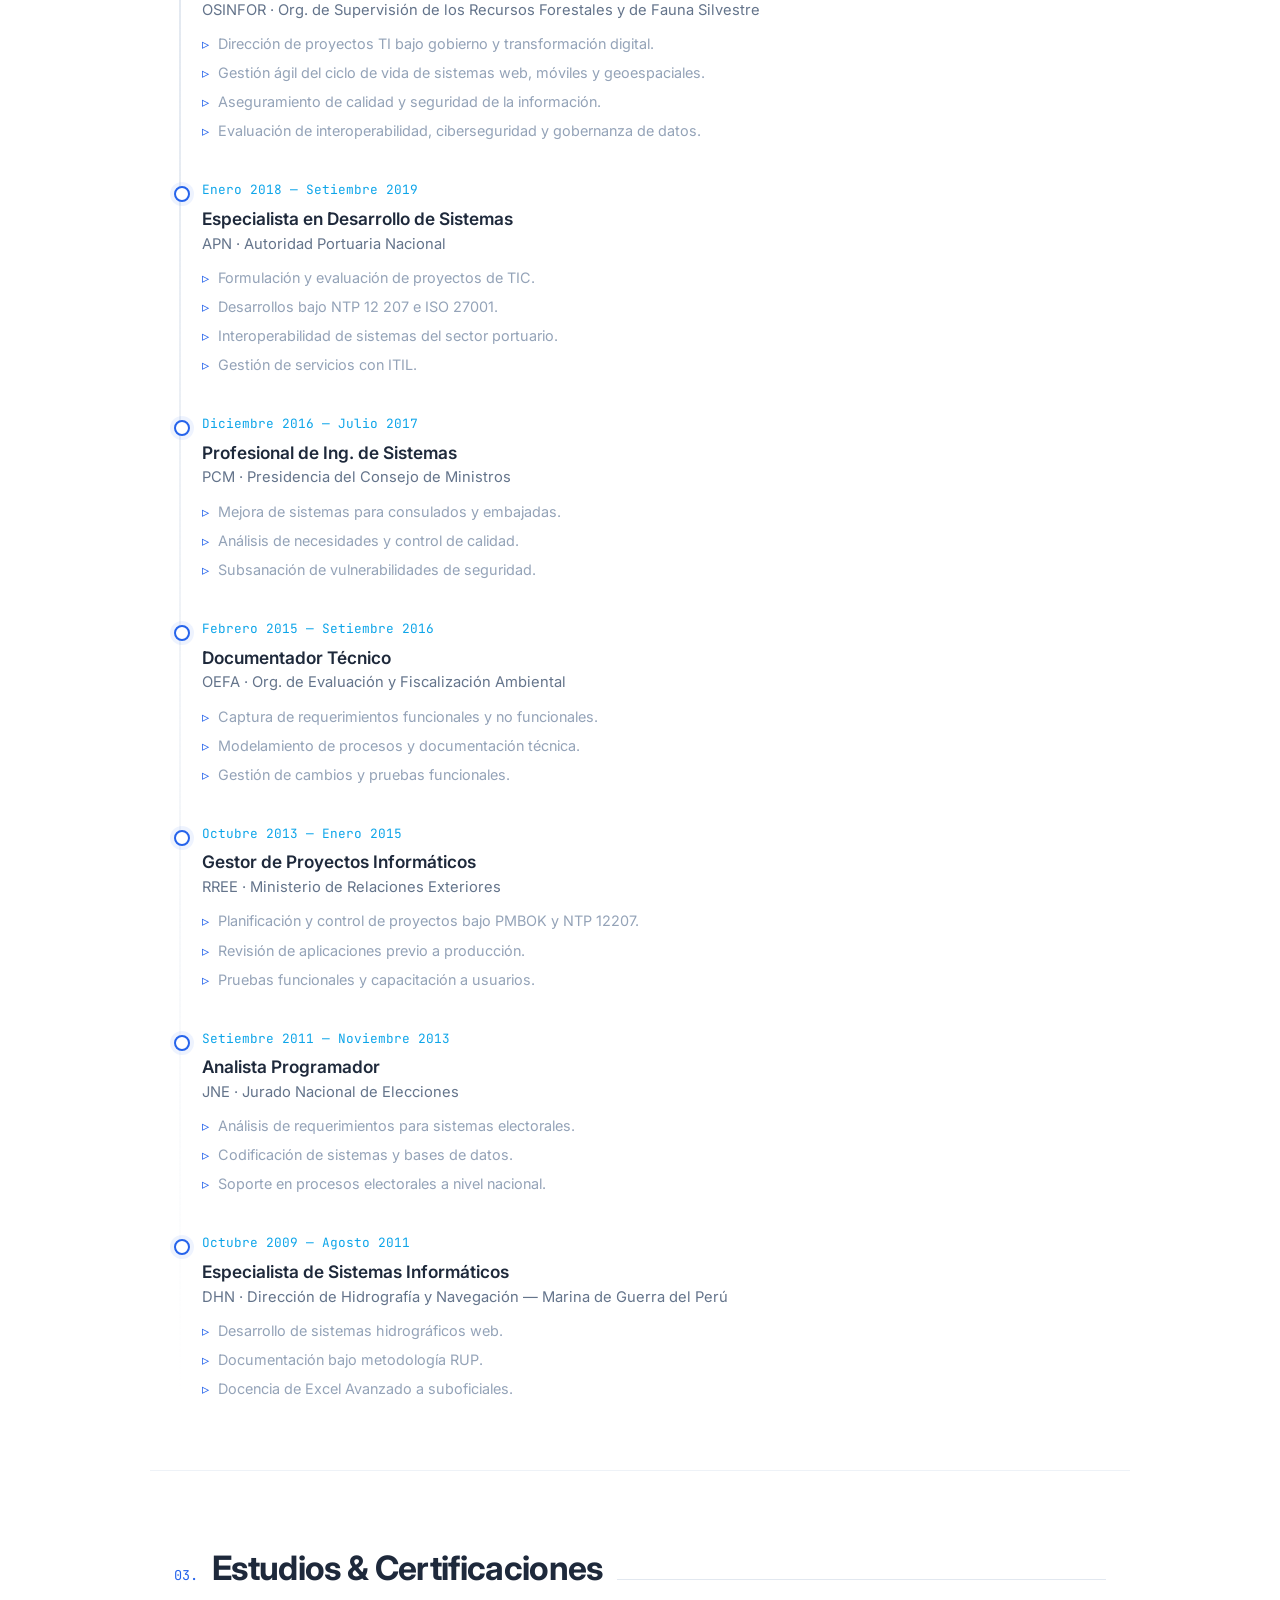
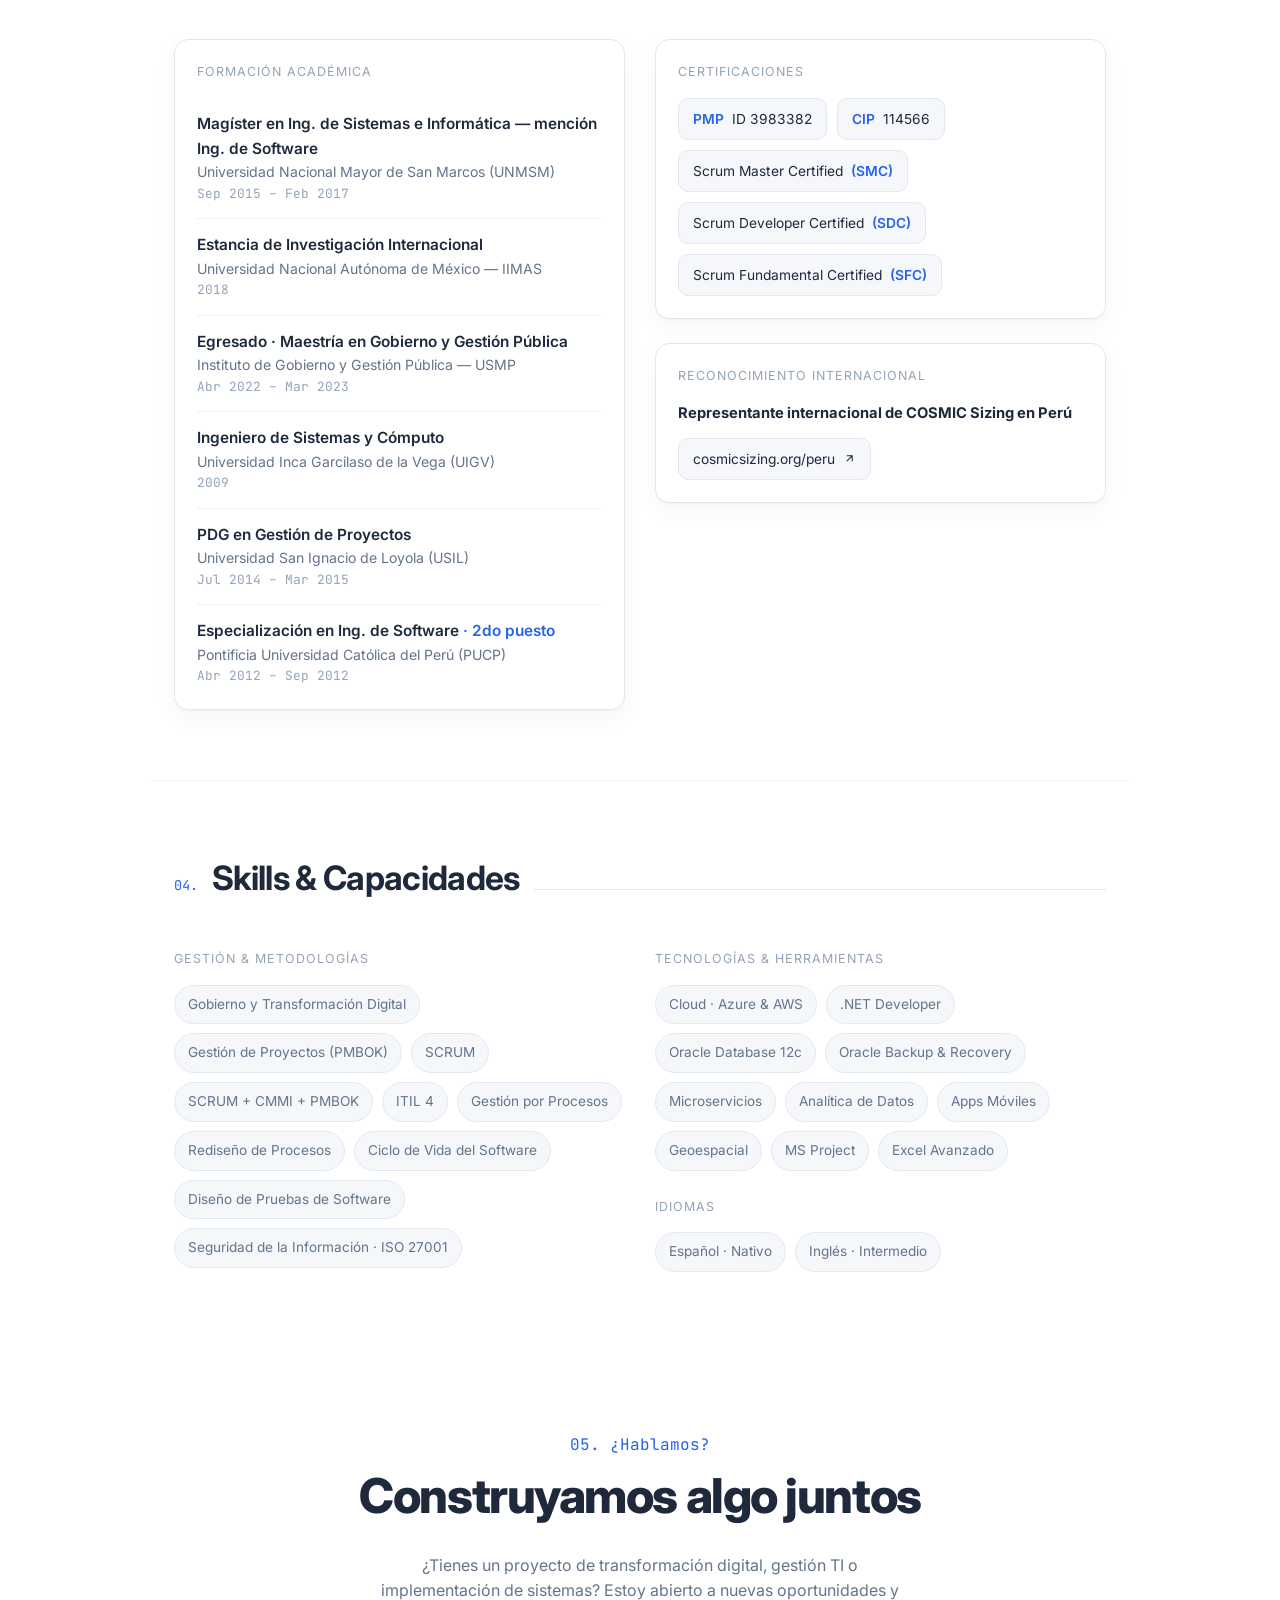
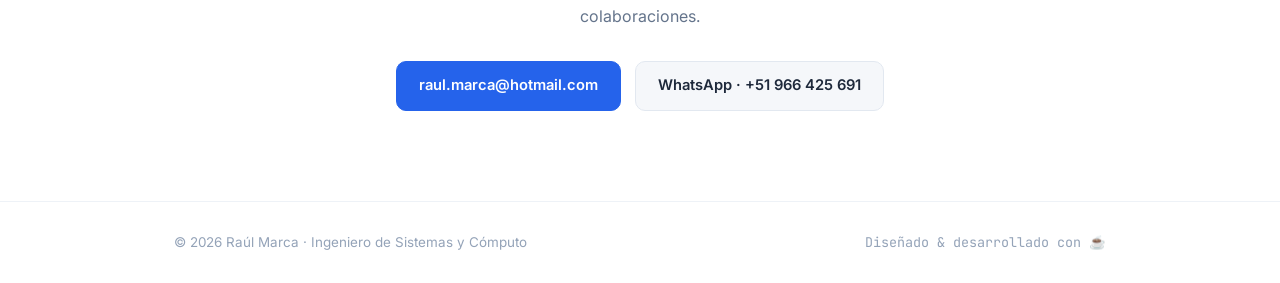
==== commit ae66b3f0: "feature/ add cv raul" ====
--- a/cvraul/index.html
+++ b/cvraul/index.html
@@ -18,17 +18,18 @@
 
 <style>
   :root {
-    --bg: #0a0a0b;
-    --bg-soft: #111114;
-    --bg-card: #141417;
-    --border: #232328;
-    --border-soft: #1c1c20;
-    --text: #ededef;
-    --text-dim: #a1a1aa;
-    --text-faint: #6b6b73;
-    --accent: #6ee7b7;          /* verde menta suave */
-    --accent-2: #38bdf8;        /* cian */
-    --accent-glow: rgba(110, 231, 183, 0.14);
+    --bg: #ffffff;
+    --bg-soft: #f5f7fa;
+    --bg-card: #ffffff;
+    --border: #e2e8f0;
+    --border-soft: #eef2f7;
+    --text: #1e293b;
+    --text-dim: #64748b;
+    --text-faint: #94a3b8;
+    --accent: #2563eb;          /* azul corporativo */
+    --accent-2: #0ea5e9;        /* cian */
+    --accent-glow: rgba(37, 99, 235, 0.14);
+    --shadow: 0 1px 3px rgba(15, 23, 42, 0.04), 0 8px 24px rgba(15, 23, 42, 0.04);
     --radius: 14px;
     --max: 980px;
   }
@@ -70,7 +71,7 @@
     top: 0;
     z-index: 50;
     backdrop-filter: blur(12px);
-    background: rgba(10,10,11,0.7);
+    background: rgba(255,255,255,0.8);
     border-bottom: 1px solid transparent;
     transition: border-color .3s ease, background .3s ease;
   }
@@ -104,7 +105,7 @@
   .nav-toggle { display: none; background: none; border: 0; color: var(--text); cursor: pointer; font-size: 1.4rem; }
 
   /* ---------- HERO ---------- */
-  .hero { padding: 110px 0 90px; }
+  .hero { padding-top: 110px; padding-bottom: 90px; }
   .hero .tag {
     display: inline-flex; align-items: center; gap: 8px;
     font-size: 0.8rem; color: var(--accent);
@@ -149,11 +150,12 @@
     display: inline-flex; align-items: center; gap: 9px;
     padding: 12px 22px; border-radius: 10px;
     font-size: 0.92rem; font-weight: 600;
+    font-family: inherit; cursor: pointer;
     transition: transform .15s ease, background .2s ease, border-color .2s ease, color .2s ease;
     border: 1px solid var(--border);
   }
   .btn:hover { transform: translateY(-2px); }
-  .btn-primary { background: var(--accent); color: #06281d; border-color: var(--accent); }
+  .btn-primary { background: var(--accent); color: #ffffff; border-color: var(--accent); }
   .btn-primary:hover { box-shadow: 0 8px 30px var(--accent-glow); }
   .btn-ghost { background: var(--bg-soft); color: var(--text); }
   .btn-ghost:hover { border-color: var(--text-faint); }
@@ -166,8 +168,26 @@
   }
   .socials a:hover { color: var(--accent); transform: translateY(-2px); }
 
+  /* Hero con foto */
+  .hero-grid { display: flex; align-items: center; gap: 52px; }
+  .hero-text { flex: 1; min-width: 0; }
+  .hero-photo {
+    flex-shrink: 0;
+    padding: 4px;
+    border-radius: 22px;
+    background: linear-gradient(145deg, var(--accent), var(--accent-2) 55%, #dbeafe 90%);
+    box-shadow: 0 18px 45px rgba(37,99,235,0.18);
+  }
+  .hero-photo img {
+    display: block;
+    width: 230px; height: 280px;
+    object-fit: cover; object-position: center top;
+    border-radius: 18px;
+    background: var(--bg-soft);
+  }
+
   /* ---------- SECTIONS ---------- */
-  section.block { padding: 70px 0; border-top: 1px solid var(--border-soft); }
+  section.block { padding-top: 70px; padding-bottom: 70px; border-top: 1px solid var(--border-soft); }
   .sec-head { display: flex; align-items: baseline; gap: 14px; margin-bottom: 44px; }
   .sec-head .num { font-size: 0.85rem; color: var(--accent); }
   .sec-head h2 {
@@ -186,6 +206,7 @@
     border-radius: var(--radius);
     padding: 24px;
     align-self: start;
+    box-shadow: var(--shadow);
   }
   .quick-facts h3 { font-size: 0.78rem; text-transform: uppercase; letter-spacing: 0.08em; color: var(--text-faint); margin-bottom: 16px; }
   .quick-facts ul { list-style: none; display: grid; gap: 12px; }
@@ -204,7 +225,7 @@
     content: ""; position: absolute; left: -28px; top: 6px;
     width: 12px; height: 12px; border-radius: 50%;
     background: var(--bg); border: 2px solid var(--accent);
-    box-shadow: 0 0 0 4px rgba(110,231,183,0.08);
+    box-shadow: 0 0 0 4px rgba(37,99,235,0.08);
   }
   .tl-date { font-size: 0.8rem; color: var(--accent-2); margin-bottom: 4px; }
   .tl-role { font-size: 1.08rem; font-weight: 600; }
@@ -220,9 +241,10 @@
     border: 1px solid var(--border);
     border-radius: var(--radius);
     padding: 22px;
-    transition: border-color .25s ease, transform .25s ease;
-  }
-  .card:hover { border-color: var(--text-faint); transform: translateY(-3px); }
+    box-shadow: var(--shadow);
+    transition: border-color .25s ease, transform .25s ease, box-shadow .25s ease;
+  }
+  .card:hover { border-color: #cbd5e1; transform: translateY(-3px); box-shadow: 0 12px 32px rgba(15,23,42,0.08); }
   .edu-item { padding: 14px 0; border-bottom: 1px solid var(--border-soft); }
   .edu-item:last-child { border-bottom: 0; padding-bottom: 0; }
   .edu-item:first-child { padding-top: 0; }
@@ -254,7 +276,7 @@
   .tag-pill:hover { color: var(--accent); border-color: var(--accent); }
 
   /* Contacto */
-  .contact { text-align: center; padding: 90px 0; }
+  .contact { text-align: center; padding-top: 90px; padding-bottom: 90px; }
   .contact h2 { font-size: clamp(2rem, 6vw, 3rem); font-weight: 800; letter-spacing: -0.03em; margin-bottom: 18px; }
   .contact p { color: var(--text-dim); max-width: 520px; margin: 0 auto 32px; }
   .contact .accent { color: var(--accent); }
@@ -270,18 +292,66 @@
   /* ---------- RESPONSIVE ---------- */
   @media (max-width: 820px) {
     .about-grid, .two-col, .skills-grid { grid-template-columns: 1fr; }
-  }
+    .about-grid { gap: 28px; }
+    .hero-grid { flex-direction: column-reverse; align-items: flex-start; gap: 30px; }
+    .hero-photo img { width: 160px; height: 196px; }
+  }
+
+  /* Tablet / móvil grande */
   @media (max-width: 640px) {
     .nav-links { display: none; }
     .nav-toggle { display: block; }
     .nav-links.open {
-      display: flex; flex-direction: column; gap: 18px;
+      display: flex; flex-direction: column; gap: 4px;
       position: absolute; top: 100%; left: 0; right: 0;
       background: var(--bg-soft); border-bottom: 1px solid var(--border);
-      padding: 20px 24px;
+      padding: 12px 24px 18px;
     }
-    .hero { padding: 70px 0 60px; }
-    section.block { padding: 55px 0; }
+    .nav-links.open a { padding: 10px 0; }
+    .nav-links.open a.active::after { display: none; }
+
+    .hero { padding-top: 54px; padding-bottom: 48px; }
+    .hero .tag { margin-bottom: 22px; }
+    .hero h1 { margin-bottom: 14px; }
+    .hero .role { margin-bottom: 18px; }
+    .hero p.intro { margin-bottom: 30px; }
+    .socials { margin-top: 28px; }
+
+    section.block { padding-top: 48px; padding-bottom: 48px; }
+    .sec-head { margin-bottom: 32px; }
+    .sec-head h2 { font-size: 1.5rem; }
+
+    .contact { padding-top: 64px; padding-bottom: 64px; }
+  }
+
+  /* Móvil estándar */
+  @media (max-width: 480px) {
+    .wrap, .nav-inner { padding-left: 20px; padding-right: 20px; }
+
+    .hero { padding-top: 44px; padding-bottom: 40px; }
+    .hero .tag { font-size: 0.74rem; padding: 6px 12px; }
+    .hero-grid { gap: 26px; }
+    .hero-photo img { width: 140px; height: 172px; }
+
+    /* Botones a ancho completo para mejor tap-target */
+    .cta-row { gap: 10px; }
+    .cta-row .btn { flex: 1 1 100%; justify-content: center; }
+    .contact .cta-row .btn { flex: 1 1 100%; }
+
+    .quick-facts, .card { padding: 18px; }
+    .timeline { padding-left: 22px; }
+    .tl-item::before { left: -22px; }
+    .tl-item { padding-bottom: 30px; }
+    .badge { font-size: 0.8rem; padding: 8px 12px; }
+    .tag-pill { font-size: 0.8rem; padding: 7px 11px; }
+
+    .foot-inner { flex-direction: column; align-items: flex-start; gap: 6px; }
+  }
+
+  /* Móvil pequeño */
+  @media (max-width: 360px) {
+    .hero h1 { font-size: 2.3rem; }
+    .hero .tag { font-size: 0.7rem; }
   }
   @media (prefers-reduced-motion: reduce) {
     .reveal { transition: none; opacity: 1; transform: none; }
@@ -309,32 +379,44 @@
 <main>
   <!-- ================= HERO ================= -->
   <section class="hero wrap" id="inicio">
-    <span class="tag reveal"><span class="dot"></span> Disponible para nuevos proyectos</span>
-    <h1 class="reveal">Hola, soy <span class="accent">Raúl Marca</span></h1>
-    <p class="role reveal">Ingeniero de Sistemas y Cómputo · <span class="mono">Coordinador de Proyectos TI</span></p>
-    <p class="intro reveal">
-      Más de <strong style="color:var(--text)">8 años</strong> de experiencia en gestión de proyectos
-      informáticos con enfoque ágil, en el marco de <strong style="color:var(--text)">gobierno y transformación digital</strong>:
-      implementación de sistemas de información, aplicaciones móviles, analítica de datos,
-      microservicios y seguridad de la información.
-    </p>
-    <div class="cta-row reveal">
-      <a href="#contacto" class="btn btn-primary">
-        Contáctame
-        <svg width="16" height="16" viewBox="0 0 24 24" fill="none" stroke="currentColor" stroke-width="2.2"><path d="M5 12h14M13 6l6 6-6 6"/></svg>
-      </a>
-      <a href="#experiencia" class="btn btn-ghost">Ver experiencia</a>
-    </div>
-    <div class="socials reveal">
-      <a href="https://www.linkedin.com/in/raul-marca/" target="_blank" rel="noopener" aria-label="LinkedIn">
-        <svg width="22" height="22" viewBox="0 0 24 24" fill="currentColor"><path d="M19 3a2 2 0 0 1 2 2v14a2 2 0 0 1-2 2H5a2 2 0 0 1-2-2V5a2 2 0 0 1 2-2h14zm-.5 15.5v-5.3a3.26 3.26 0 0 0-3.26-3.26c-.85 0-1.84.52-2.32 1.3v-1.11h-2.79v8.37h2.79v-4.93c0-.77.62-1.4 1.39-1.4a1.4 1.4 0 0 1 1.4 1.4v4.93h2.79zM6.88 8.56a1.68 1.68 0 0 0 1.68-1.68c0-.93-.75-1.69-1.68-1.69a1.69 1.69 0 0 0-1.69 1.69c0 .93.76 1.68 1.69 1.68zm1.39 9.94v-8.37H5.5v8.37h2.77z"/></svg>
-      </a>
-      <a href="mailto:raul.marca@hotmail.com" aria-label="Email">
-        <svg width="22" height="22" viewBox="0 0 24 24" fill="none" stroke="currentColor" stroke-width="2"><rect x="2" y="4" width="20" height="16" rx="2"/><path d="m22 7-10 6L2 7"/></svg>
-      </a>
-      <a href="tel:+51966425691" aria-label="Teléfono">
-        <svg width="22" height="22" viewBox="0 0 24 24" fill="none" stroke="currentColor" stroke-width="2"><path d="M22 16.92v3a2 2 0 0 1-2.18 2 19.79 19.79 0 0 1-8.63-3.07 19.5 19.5 0 0 1-6-6 19.79 19.79 0 0 1-3.07-8.67A2 2 0 0 1 4.11 2h3a2 2 0 0 1 2 1.72c.13.96.36 1.9.7 2.81a2 2 0 0 1-.45 2.11L8.09 9.91a16 16 0 0 0 6 6l1.27-1.27a2 2 0 0 1 2.11-.45c.91.34 1.85.57 2.81.7A2 2 0 0 1 22 16.92z"/></svg>
-      </a>
+    <div class="hero-grid">
+      <div class="hero-text">
+        <span class="tag reveal"><span class="dot"></span> Disponible para nuevos proyectos</span>
+        <h1 class="reveal">Hola, soy <span class="accent">Raúl Marca</span></h1>
+        <p class="role reveal">Ingeniero de Sistemas y Cómputo · <span class="mono">Coordinador de Proyectos TI</span></p>
+        <p class="intro reveal">
+          <strong style="color:var(--text)">+8 años</strong> liderando proyectos de TI en el sector público con enfoque ágil.
+          Especializado en <strong style="color:var(--text)">gobierno y transformación digital</strong>, sistemas de información y ciberseguridad.
+        </p>
+        <div class="cta-row reveal">
+          <a href="#contacto" class="btn btn-primary">
+            Contáctame
+            <svg width="16" height="16" viewBox="0 0 24 24" fill="none" stroke="currentColor" stroke-width="2.2"><path d="M5 12h14M13 6l6 6-6 6"/></svg>
+          </a>
+          <a href="CV-Raul-Marca.pdf" download class="btn btn-ghost">
+            <svg width="16" height="16" viewBox="0 0 24 24" fill="none" stroke="currentColor" stroke-width="2"><path d="M12 3v12m0 0 4-4m-4 4-4-4M4 21h16"/></svg>
+            Descargar CV
+          </a>
+          <button type="button" id="shareBtn" class="btn btn-ghost">
+            <svg width="16" height="16" viewBox="0 0 24 24" fill="none" stroke="currentColor" stroke-width="2"><circle cx="18" cy="5" r="3"/><circle cx="6" cy="12" r="3"/><circle cx="18" cy="19" r="3"/><path d="m8.6 13.5 6.8 4M15.4 6.5l-6.8 4"/></svg>
+            <span id="shareLabel">Compartir</span>
+          </button>
+        </div>
+        <div class="socials reveal">
+          <a href="https://www.linkedin.com/in/raul-marca/" target="_blank" rel="noopener" aria-label="LinkedIn">
+            <svg width="22" height="22" viewBox="0 0 24 24" fill="currentColor"><path d="M19 3a2 2 0 0 1 2 2v14a2 2 0 0 1-2 2H5a2 2 0 0 1-2-2V5a2 2 0 0 1 2-2h14zm-.5 15.5v-5.3a3.26 3.26 0 0 0-3.26-3.26c-.85 0-1.84.52-2.32 1.3v-1.11h-2.79v8.37h2.79v-4.93c0-.77.62-1.4 1.39-1.4a1.4 1.4 0 0 1 1.4 1.4v4.93h2.79zM6.88 8.56a1.68 1.68 0 0 0 1.68-1.68c0-.93-.75-1.69-1.68-1.69a1.69 1.69 0 0 0-1.69 1.69c0 .93.76 1.68 1.69 1.68zm1.39 9.94v-8.37H5.5v8.37h2.77z"/></svg>
+          </a>
+          <a href="mailto:raul.marca@hotmail.com" aria-label="Email">
+            <svg width="22" height="22" viewBox="0 0 24 24" fill="none" stroke="currentColor" stroke-width="2"><rect x="2" y="4" width="20" height="16" rx="2"/><path d="m22 7-10 6L2 7"/></svg>
+          </a>
+          <a href="tel:+51966425691" aria-label="Teléfono">
+            <svg width="22" height="22" viewBox="0 0 24 24" fill="none" stroke="currentColor" stroke-width="2"><path d="M22 16.92v3a2 2 0 0 1-2.18 2 19.79 19.79 0 0 1-8.63-3.07 19.5 19.5 0 0 1-6-6 19.79 19.79 0 0 1-3.07-8.67A2 2 0 0 1 4.11 2h3a2 2 0 0 1 2 1.72c.13.96.36 1.9.7 2.81a2 2 0 0 1-.45 2.11L8.09 9.91a16 16 0 0 0 6 6l1.27-1.27a2 2 0 0 1 2.11-.45c.91.34 1.85.57 2.81.7A2 2 0 0 1 22 16.92z"/></svg>
+          </a>
+        </div>
+      </div>
+      <div class="hero-photo reveal">
+        <img src="foto-raul.png" alt="Raúl Marca — Ingeniero de Sistemas" width="230" height="280" />
+      </div>
     </div>
   </section>
 
@@ -346,20 +428,17 @@
     <div class="about-grid">
       <div class="reveal">
         <p>
-          Soy <strong>Ingeniero de Sistemas y Cómputo colegiado</strong> (CIP 114566) y
-          <strong>PMP</strong>, con una trayectoria enfocada en la gestión de proyectos de
-          tecnologías de la información dentro del sector público peruano.
+          <strong>Ingeniero de Sistemas colegiado</strong> (CIP 114566) y <strong>PMP</strong>,
+          con +8 años gestionando proyectos de TI en el sector público peruano.
         </p>
         <p>
-          He liderado el desarrollo, implementación, soporte y mantenimiento de sistemas de
-          información aplicando <strong>marcos ágiles</strong> y buenas prácticas, asegurando
-          estándares de calidad y <strong>seguridad de la información</strong> en aplicaciones
-          web, móviles, geoespaciales y cliente/servidor.
+          Lidero el ciclo completo de los sistemas —desarrollo, implementación y soporte— con
+          <strong>marcos ágiles</strong>, asegurando calidad y <strong>seguridad de la información</strong>
+          en aplicaciones web, móviles y geoespaciales.
         </p>
         <p>
-          Mi trabajo se ha centrado en el <strong>gobierno y la transformación digital</strong>,
-          la interoperabilidad, la ciberseguridad y la gobernanza de datos, evaluando soluciones
-          y herramientas tecnológicas disruptivas para entidades del Estado.
+          Enfocado en <strong>gobierno y transformación digital</strong>: interoperabilidad,
+          ciberseguridad y gobernanza de datos.
         </p>
       </div>
       <aside class="quick-facts reveal">
@@ -388,10 +467,10 @@
         <div class="tl-role">Coordinador de Proyectos</div>
         <div class="tl-org">OSINFOR · Org. de Supervisión de los Recursos Forestales y de Fauna Silvestre</div>
         <ul>
-          <li>Gestión de proyectos TI aplicando estándares y buenas prácticas de gobierno y transformación digital.</li>
-          <li>Dirección del desarrollo, implementación, soporte y mantenimiento de sistemas con marcos ágiles.</li>
-          <li>Aseguramiento de calidad y seguridad de la información en aplicaciones web, móviles y geoespaciales.</li>
-          <li>Evaluación de soluciones de interoperabilidad, ciberseguridad y gobernanza de datos.</li>
+          <li>Dirección de proyectos TI bajo gobierno y transformación digital.</li>
+          <li>Gestión ágil del ciclo de vida de sistemas web, móviles y geoespaciales.</li>
+          <li>Aseguramiento de calidad y seguridad de la información.</li>
+          <li>Evaluación de interoperabilidad, ciberseguridad y gobernanza de datos.</li>
         </ul>
       </div>
 
@@ -400,10 +479,10 @@
         <div class="tl-role">Especialista en Desarrollo de Sistemas</div>
         <div class="tl-org">APN · Autoridad Portuaria Nacional</div>
         <ul>
-          <li>Formulación y evaluación de proyectos de TIC (sistemas, BD, arquitectura y servicios digitales).</li>
-          <li>Liderazgo de desarrollos y mantenimientos según NTP 12 207 e ISO 27001.</li>
-          <li>Coordinación de proyectos tecnológicos del sector portuario para su interoperabilidad.</li>
-          <li>Gestión de servicios aplicando prácticas de ITIL.</li>
+          <li>Formulación y evaluación de proyectos de TIC.</li>
+          <li>Desarrollos bajo NTP 12 207 e ISO 27001.</li>
+          <li>Interoperabilidad de sistemas del sector portuario.</li>
+          <li>Gestión de servicios con ITIL.</li>
         </ul>
       </div>
 
@@ -412,9 +491,9 @@
         <div class="tl-role">Profesional de Ing. de Sistemas</div>
         <div class="tl-org">PCM · Presidencia del Consejo de Ministros</div>
         <ul>
-          <li>Mejoras a sistemas usados en consulados y embajadas a nivel internacional.</li>
-          <li>Análisis de necesidades y control de calidad para nuevos sistemas de información.</li>
-          <li>Subsanación de vulnerabilidades de seguridad de la información.</li>
+          <li>Mejora de sistemas para consulados y embajadas.</li>
+          <li>Análisis de necesidades y control de calidad.</li>
+          <li>Subsanación de vulnerabilidades de seguridad.</li>
         </ul>
       </div>
 
@@ -424,8 +503,8 @@
         <div class="tl-org">OEFA · Org. de Evaluación y Fiscalización Ambiental</div>
         <ul>
           <li>Captura de requerimientos funcionales y no funcionales.</li>
-          <li>Modelamiento de procesos de negocio y documentación técnica.</li>
-          <li>Gestión de cambios y de configuración; pruebas funcionales.</li>
+          <li>Modelamiento de procesos y documentación técnica.</li>
+          <li>Gestión de cambios y pruebas funcionales.</li>
         </ul>
       </div>
 
@@ -434,8 +513,8 @@
         <div class="tl-role">Gestor de Proyectos Informáticos</div>
         <div class="tl-org">RREE · Ministerio de Relaciones Exteriores</div>
         <ul>
-          <li>Planificación, seguimiento y control de proyectos bajo PMBOK y NTP 12207.</li>
-          <li>Revisión de aplicaciones previas al pase a pruebas y producción.</li>
+          <li>Planificación y control de proyectos bajo PMBOK y NTP 12207.</li>
+          <li>Revisión de aplicaciones previo a producción.</li>
           <li>Pruebas funcionales y capacitación a usuarios.</li>
         </ul>
       </div>
@@ -445,9 +524,9 @@
         <div class="tl-role">Analista Programador</div>
         <div class="tl-org">JNE · Jurado Nacional de Elecciones</div>
         <ul>
-          <li>Análisis de requerimientos para sistemas de procesos electorales.</li>
-          <li>Codificación de sistemas y bases de datos según la metodología del JNE.</li>
-          <li>Atención de incidentes y soporte durante procesos electorales a nivel nacional.</li>
+          <li>Análisis de requerimientos para sistemas electorales.</li>
+          <li>Codificación de sistemas y bases de datos.</li>
+          <li>Soporte en procesos electorales a nivel nacional.</li>
         </ul>
       </div>
 
@@ -456,9 +535,9 @@
         <div class="tl-role">Especialista de Sistemas Informáticos</div>
         <div class="tl-org">DHN · Dirección de Hidrografía y Navegación — Marina de Guerra del Perú</div>
         <ul>
-          <li>Análisis, desarrollo e implementación de sistemas hidrográficos web.</li>
-          <li>Documentación bajo metodología RUP y pruebas funcionales.</li>
-          <li>Docencia del curso de Excel Avanzado en la escuela de suboficiales.</li>
+          <li>Desarrollo de sistemas hidrográficos web.</li>
+          <li>Documentación bajo metodología RUP.</li>
+          <li>Docencia de Excel Avanzado a suboficiales.</li>
         </ul>
       </div>
 
@@ -636,6 +715,26 @@
     });
   }, { rootMargin: '-45% 0px -50% 0px' });
   sections.forEach(s => spy.observe(s));
+
+  // Botón compartir: menú nativo en móvil, copiar enlace en escritorio
+  const shareBtn = document.getElementById('shareBtn');
+  const shareLabel = document.getElementById('shareLabel');
+  shareBtn.addEventListener('click', async () => {
+    const data = {
+      title: 'Raúl Marca — Ingeniero de Sistemas',
+      text: 'Ingeniero de Sistemas y Cómputo · Coordinador de Proyectos TI',
+      url: window.location.href
+    };
+    try {
+      if (navigator.share) {
+        await navigator.share(data);
+      } else if (navigator.clipboard) {
+        await navigator.clipboard.writeText(data.url);
+        shareLabel.textContent = '¡Enlace copiado!';
+        setTimeout(() => { shareLabel.textContent = 'Compartir'; }, 2000);
+      }
+    } catch (e) { /* el usuario canceló */ }
+  });
 </script>
 </body>
 </html>
